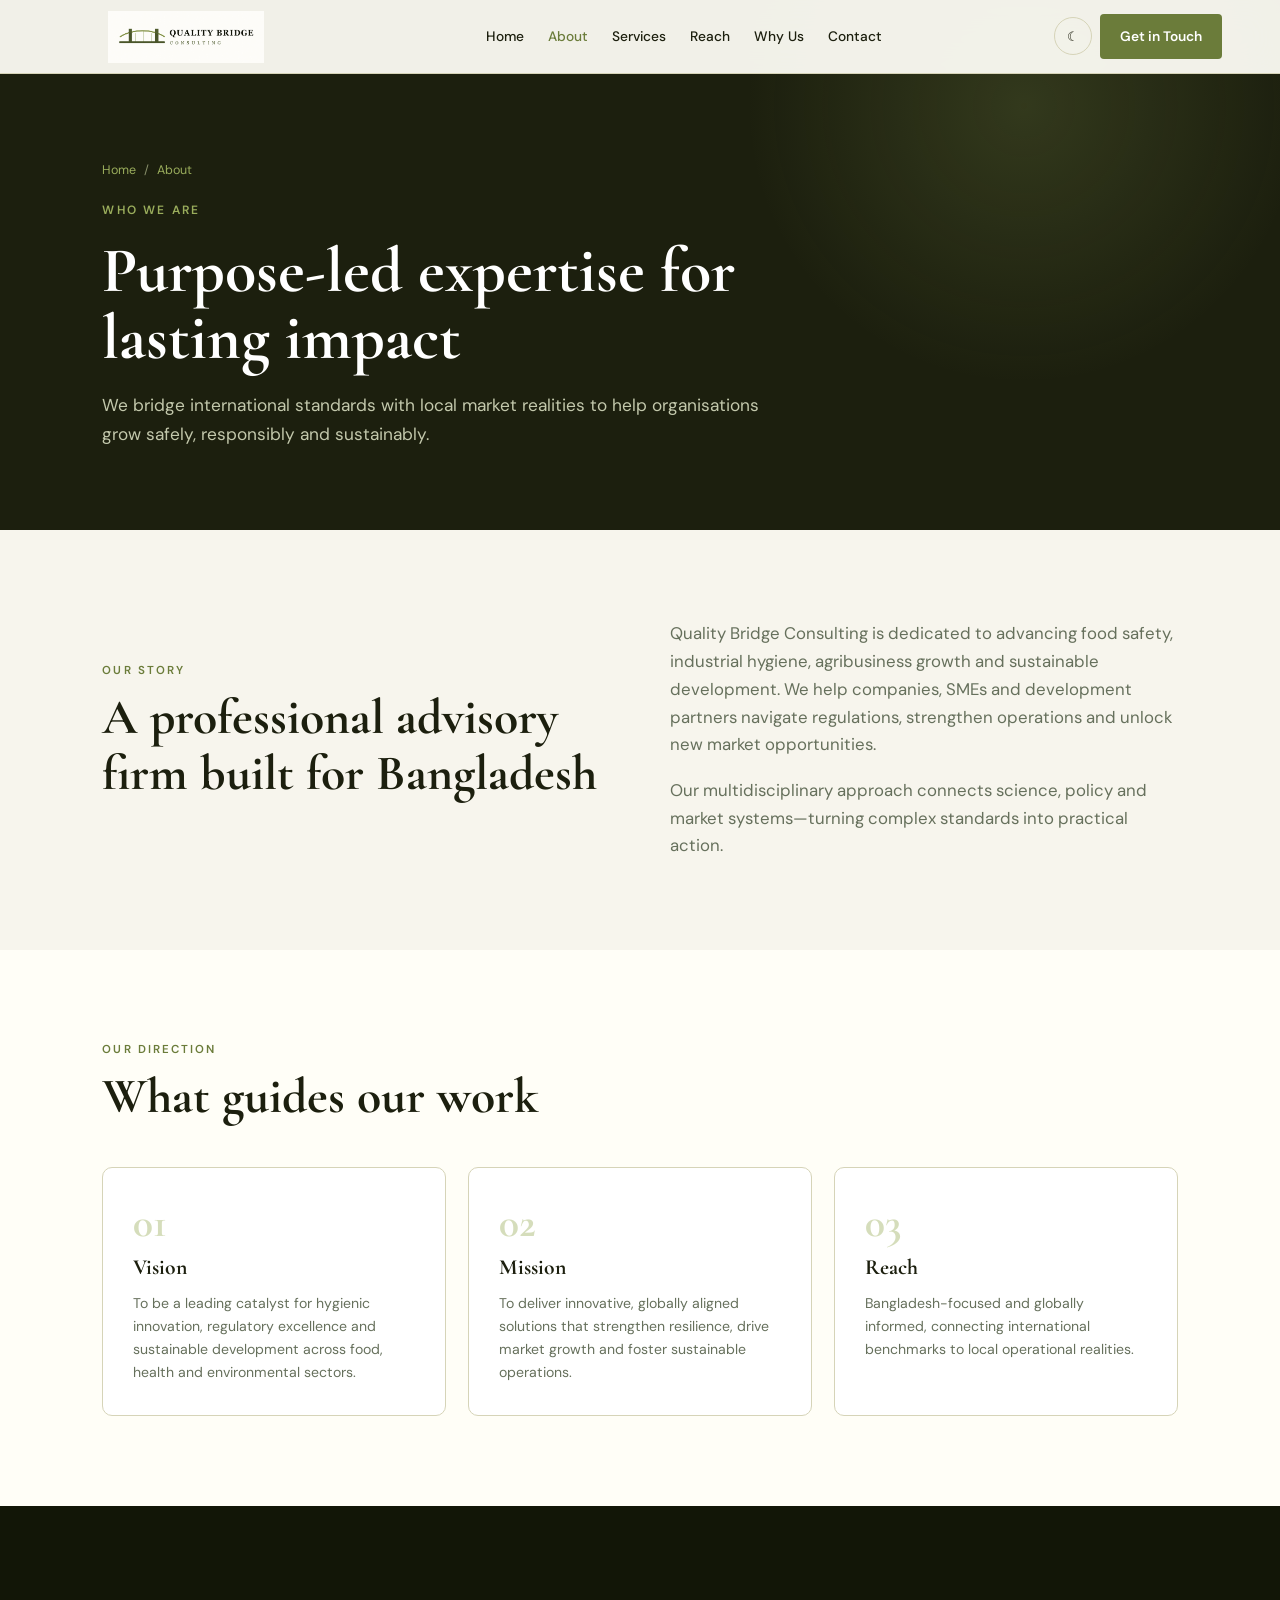
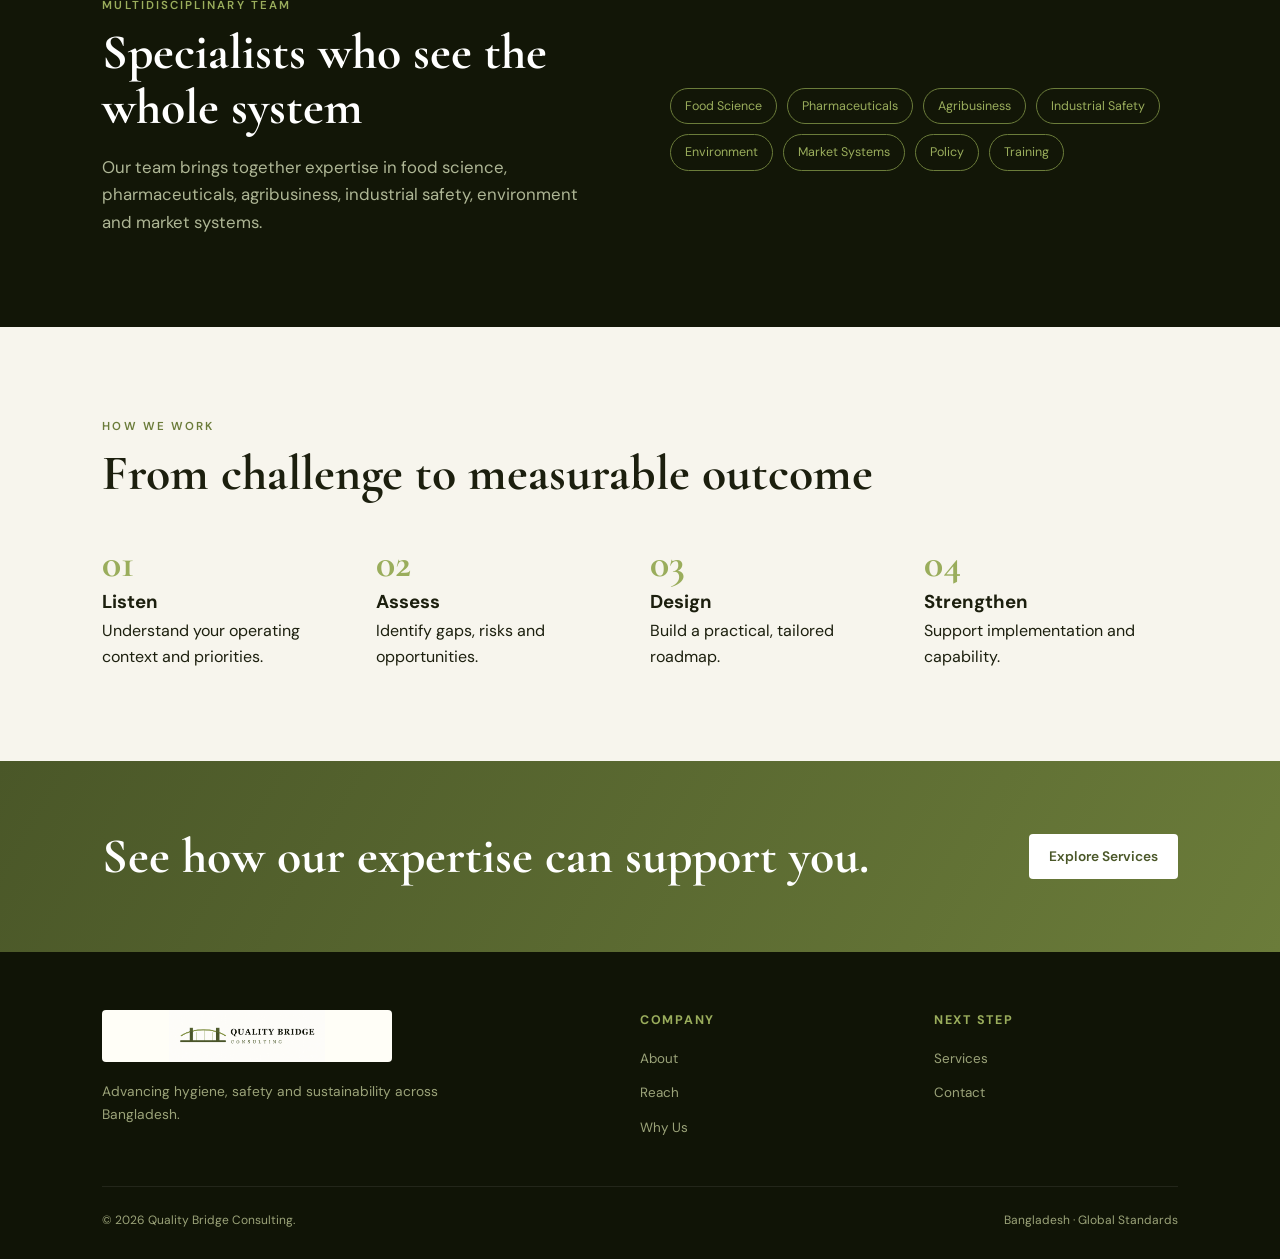
==== about.html @ 48748f44 "Add multi-page SEO website and branding" ====
<!doctype html><html lang="en"><head><meta charset="utf-8"><meta name="viewport" content="width=device-width,initial-scale=1"><title>About - Quality Bridge Consulting</title><meta name="description" content="Learn about Quality Bridge Consulting, our mission, vision and multidisciplinary team supporting safer, stronger and more sustainable organisations in Bangladesh."><meta name="robots" content="index,follow,max-image-preview:large"><meta name="theme-color" content="#1c1f0e"><meta property="og:type" content="website"><meta property="og:site_name" content="Quality Bridge Consulting"><meta property="og:title" content="About - Quality Bridge Consulting"><meta property="og:description" content="Global best practices and deep local expertise for Bangladesh."><meta name="twitter:card" content="summary_large_image"><meta name="twitter:title" content="About - Quality Bridge Consulting"><meta name="twitter:description" content="Global best practices and deep local expertise for Bangladesh."><link rel="canonical" href="https://qualitybridgeconsultancy.com/about.html"><meta property="og:url" content="https://qualitybridgeconsultancy.com/about.html"><meta property="og:image" content="https://qualitybridgeconsultancy.com/assets/social-preview.png"><meta property="og:image:secure_url" content="https://qualitybridgeconsultancy.com/assets/social-preview.png"><meta property="og:image:type" content="image/png"><meta property="og:image:width" content="1736"><meta property="og:image:height" content="905"><meta property="og:image:alt" content="Quality Bridge Consulting — Building Resilient, Safe & Sustainable Businesses"><meta name="twitter:image" content="https://qualitybridgeconsultancy.com/assets/social-preview.png"><meta name="twitter:image:alt" content="Quality Bridge Consulting — Building Resilient, Safe & Sustainable Businesses"><link rel="icon" type="image/png" href="assets/qbc-logo.png"><link rel="preconnect" href="https://fonts.googleapis.com"><link rel="preconnect" href="https://fonts.gstatic.com" crossorigin><link href="https://fonts.googleapis.com/css2?family=Cormorant+Garamond:wght@600;700&family=DM+Sans:wght@400;500;600&display=swap" rel="stylesheet"><link rel="stylesheet" href="styles.css"><script type="application/ld+json">{"@context":"https://schema.org","@type":"AboutPage","name":"About Quality Bridge Consulting","about":{"@type":"Organization","name":"Quality Bridge Consulting","areaServed":"Bangladesh"}}</script></head><body>
<a class="skip-link" href="#main">Skip to content</a><header class="site-header"><nav class="nav" aria-label="Primary navigation"><a class="brand" href="index.html"><span class="brand-mark"></span><span class="brand-name">QUALITY BRIDGE<small>CONSULTING</small></span></a><ul class="nav-links"><li><a href="index.html">Home</a></li><li><a aria-current="page" href="about.html">About</a></li><li><a href="services.html">Services</a></li><li><a href="reach.html">Reach</a></li><li><a href="why-us.html">Why Us</a></li><li><a href="contact.html">Contact</a></li></ul><div class="nav-actions"><button class="theme-toggle" data-theme-toggle aria-label="Use dark theme">☾</button><button class="menu-toggle" data-menu-toggle aria-label="Open navigation" aria-expanded="false">☰</button><a class="nav-cta" href="contact.html">Get in Touch</a></div></nav></header>
<main id="main"><section class="page-hero"><div class="wrap"><div class="breadcrumbs"><a href="index.html">Home</a><span>/</span>About</div><div class="eyebrow">Who We Are</div><h1>Purpose-led expertise for lasting impact</h1><p>We bridge international standards with local market realities to help organisations grow safely, responsibly and sustainably.</p></div></section>
<section class="section alt"><div class="wrap grid-2"><div><span class="section-tag">Our Story</span><h2>A professional advisory firm built for Bangladesh</h2></div><div><p class="lead">Quality Bridge Consulting is dedicated to advancing food safety, industrial hygiene, agribusiness growth and sustainable development. We help companies, SMEs and development partners navigate regulations, strengthen operations and unlock new market opportunities.</p><p class="lead" style="margin-top:18px">Our multidisciplinary approach connects science, policy and market systems—turning complex standards into practical action.</p></div></div></section>
<section class="section"><div class="wrap"><span class="section-tag">Our Direction</span><h2>What guides our work</h2><div class="cards"><article class="card"><div class="number">01</div><h3>Vision</h3><p>To be a leading catalyst for hygienic innovation, regulatory excellence and sustainable development across food, health and environmental sectors.</p></article><article class="card"><div class="number">02</div><h3>Mission</h3><p>To deliver innovative, globally aligned solutions that strengthen resilience, drive market growth and foster sustainable operations.</p></article><article class="card"><div class="number">03</div><h3>Reach</h3><p>Bangladesh-focused and globally informed, connecting international benchmarks to local operational realities.</p></article></div></div></section>
<section class="section dark"><div class="wrap grid-2"><div><span class="section-tag">Multidisciplinary Team</span><h2>Specialists who see the whole system</h2><p class="lead">Our team brings together expertise in food science, pharmaceuticals, agribusiness, industrial safety, environment and market systems.</p></div><div class="badge-list"><span class="badge">Food Science</span><span class="badge">Pharmaceuticals</span><span class="badge">Agribusiness</span><span class="badge">Industrial Safety</span><span class="badge">Environment</span><span class="badge">Market Systems</span><span class="badge">Policy</span><span class="badge">Training</span></div></div></section>
<section class="section alt"><div class="wrap"><span class="section-tag">How We Work</span><h2>From challenge to measurable outcome</h2><div class="process"><article><h3>Listen</h3><p>Understand your operating context and priorities.</p></article><article><h3>Assess</h3><p>Identify gaps, risks and opportunities.</p></article><article><h3>Design</h3><p>Build a practical, tailored roadmap.</p></article><article><h3>Strengthen</h3><p>Support implementation and capability.</p></article></div></div></section><section class="cta-band"><div class="cta-inner"><h2>See how our expertise can support you.</h2><a class="button" href="services.html">Explore Services</a></div></section></main>
<footer class="site-footer"><div class="footer-grid"><div><a class="brand" href="index.html"><span class="brand-mark"></span><span class="brand-name" style="color:#fff">QUALITY BRIDGE<small>CONSULTING</small></span></a><p class="footer-about">Advancing hygiene, safety and sustainability across Bangladesh.</p></div><div><h3>Company</h3><ul><li><a href="about.html">About</a></li><li><a href="reach.html">Reach</a></li><li><a href="why-us.html">Why Us</a></li></ul></div><div><h3>Next Step</h3><ul><li><a href="services.html">Services</a></li><li><a href="contact.html">Contact</a></li></ul></div></div><div class="footer-bottom"><span>© 2026 Quality Bridge Consulting.</span><span>Bangladesh · Global Standards</span></div></footer><script src="script.js" defer></script></body></html>
---- styles.css ----
:root{--olive:#6b7c3a;--olive-light:#9aad5c;--olive-dark:#4a5728;--ink:#1c1f0e;--paper:#fffef7;--cream:#f7f5ed;--line:#d6d4b8;--muted:#66705c;--white:#fff;--nav:rgba(255,254,247,.94);--card:#fff}
*{box-sizing:border-box;margin:0;padding:0}html{scroll-behavior:smooth}body{font-family:"DM Sans",sans-serif;color:var(--ink);background:var(--paper);line-height:1.65}body.dark{--ink:#f0eedc;--paper:#0a0c05;--cream:#151a08;--line:#35421e;--muted:#b0b888;--nav:rgba(10,12,5,.95);--card:#1e2410}a{color:inherit}img{max-width:100%}.skip-link{position:absolute;left:-9999px}.skip-link:focus{left:1rem;top:1rem;background:var(--white);padding:.75rem;z-index:1000}
.site-header{height:74px;position:fixed;inset:0 0 auto;z-index:100;background:var(--nav);backdrop-filter:blur(16px);border-bottom:1px solid var(--line)}.nav{max-width:1220px;height:100%;margin:auto;padding:0 28px;display:flex;align-items:center;justify-content:space-between;gap:24px}.brand{text-decoration:none;display:flex;align-items:center;gap:12px}.brand-mark{width:56px;height:34px;position:relative;border-bottom:3px solid var(--olive)}.brand-mark:before{content:"";position:absolute;inset:6px 4px 0;border:2px solid var(--olive-light);border-bottom:0;border-radius:50% 50% 0 0}.brand-name{font-family:"Cormorant Garamond",serif;font-weight:700;letter-spacing:.06em;font-size:1.08rem;line-height:1}.brand-name small{display:block;color:var(--olive);font:500 .55rem "DM Sans",sans-serif;letter-spacing:.28em;margin-top:5px}.nav-links{display:flex;list-style:none;gap:24px;align-items:center}.nav-links a{text-decoration:none;font-size:.86rem;font-weight:500}.nav-links a:hover,.nav-links a[aria-current="page"]{color:var(--olive)}.nav-actions{display:flex;gap:8px;align-items:center}.theme-toggle,.menu-toggle{border:1px solid var(--line);background:transparent;color:var(--ink);border-radius:50%;width:38px;height:38px;cursor:pointer}.menu-toggle{display:none}.nav-cta,.button{background:var(--olive);color:#fff;text-decoration:none;padding:11px 20px;border-radius:4px;font-weight:600;font-size:.86rem;display:inline-block}.nav-cta:hover,.button:hover{background:var(--olive-dark)}
.hero{min-height:690px;padding:150px max(8%,28px) 90px;display:flex;align-items:center;position:relative;overflow:hidden;color:#fff;background:radial-gradient(circle at 78% 28%,rgba(154,173,92,.22),transparent 24%),linear-gradient(145deg,#101406,#1c1f0e 58%,#230d21)}.hero:after{content:"";position:absolute;right:-5%;bottom:-80px;width:56%;height:360px;border:2px solid rgba(154,173,92,.4);border-bottom:0;border-radius:50% 50% 0 0;box-shadow:0 -24px 90px rgba(154,173,92,.08)}.hero-inner{max-width:1220px;width:100%;margin:auto;position:relative;z-index:1}.eyebrow{color:var(--olive-light);text-transform:uppercase;letter-spacing:.18em;font-size:.75rem;font-weight:600;margin-bottom:18px}.hero h1,.page-hero h1{font-family:"Cormorant Garamond",serif;font-size:clamp(3rem,6vw,5.2rem);line-height:1.04;max-width:760px}.hero h1 em{color:var(--olive-light)}.hero p{max-width:620px;color:rgba(255,255,255,.76);font-size:1.08rem;margin:24px 0 34px}.button.secondary{background:transparent;border:1px solid rgba(255,255,255,.55);margin-left:10px}.button.secondary:hover{background:rgba(255,255,255,.1)}
.page-hero{padding:160px max(8%,28px) 82px;color:#fff;background:radial-gradient(circle at 80% 20%,rgba(154,173,92,.18),transparent 25%),var(--ink)}.page-hero .wrap{max-width:1220px;margin:auto}.page-hero h1{font-size:clamp(2.8rem,5vw,4.5rem)}.page-hero p{max-width:680px;color:#c3c8ac;font-size:1.08rem;margin-top:20px}.breadcrumbs{font-size:.78rem;color:var(--olive-light);margin-bottom:20px}.breadcrumbs a{text-decoration:none}.breadcrumbs span{margin:0 8px;color:#88906b}
.stats{background:#121607;color:#fff;padding:42px max(8%,28px)}.stats-grid{max-width:1220px;margin:auto;display:grid;grid-template-columns:repeat(4,1fr);gap:20px}.stat{text-align:center}.stat strong{display:block;font:700 2.6rem "Cormorant Garamond",serif;color:var(--olive-light)}.stat span{font-size:.78rem;color:#c3c8ac;letter-spacing:.07em}
.section{padding:90px max(8%,28px)}.section.alt{background:var(--cream)}.section.dark{background:#121607;color:#fff}.wrap{max-width:1220px;margin:auto}.section-tag{display:block;color:var(--olive);text-transform:uppercase;letter-spacing:.18em;font-size:.72rem;font-weight:600;margin-bottom:10px}.section.dark .section-tag{color:var(--olive-light)}h2{font:700 clamp(2rem,4vw,3.1rem)/1.12 "Cormorant Garamond",serif;margin-bottom:18px}.lead{max-width:720px;color:var(--muted);font-size:1.05rem}.section.dark .lead{color:#aeb695}.grid-2{display:grid;grid-template-columns:1fr 1fr;gap:60px;align-items:center}.cards{display:grid;grid-template-columns:repeat(3,1fr);gap:22px;margin-top:42px}.card{background:var(--card);border:1px solid var(--line);border-radius:10px;padding:30px;transition:.25s}.card:hover{transform:translateY(-4px);box-shadow:0 16px 42px rgba(72,87,40,.13)}.section.dark .card{background:rgba(255,255,255,.04);border-color:rgba(154,173,92,.22)}.card .number{font:700 2.6rem "Cormorant Garamond",serif;color:rgba(154,173,92,.42)}.card h3{font:700 1.35rem "Cormorant Garamond",serif;margin:6px 0 12px}.card p,.card li{font-size:.88rem;color:var(--muted)}.section.dark .card p,.section.dark .card li{color:#aeb695}.card ul{list-style:none}.card li{padding:5px 0 5px 15px;position:relative}.card li:before{content:"–";position:absolute;left:0;color:var(--olive-light)}.feature-list{display:grid;gap:16px}.feature{padding:22px;border-left:3px solid var(--olive);background:var(--card);box-shadow:0 4px 18px rgba(72,87,40,.07)}.feature h3{font:700 1.25rem "Cormorant Garamond",serif}.feature p{color:var(--muted);font-size:.9rem}.badge-list{display:flex;flex-wrap:wrap;gap:10px;margin-top:26px}.badge{padding:7px 14px;border:1px solid var(--olive);color:var(--olive-light);border-radius:30px;font-size:.78rem}.cta-band{padding:68px max(8%,28px);background:linear-gradient(120deg,var(--olive-dark),var(--olive));color:#fff}.cta-inner{max-width:1220px;margin:auto;display:flex;align-items:center;justify-content:space-between;gap:30px}.cta-inner h2{margin:0}.cta-inner .button{background:#fff;color:var(--olive-dark)}
.division-grid{display:grid;grid-template-columns:repeat(4,1fr);gap:16px;margin-top:38px}.division{padding:24px;text-align:center;border:1px solid rgba(154,173,92,.3);border-radius:8px;background:rgba(255,255,255,.04)}.division strong{display:block;font:700 1.25rem "Cormorant Garamond",serif}.process{counter-reset:steps;display:grid;grid-template-columns:repeat(4,1fr);gap:20px;margin-top:38px}.process article{counter-increment:steps}.process article:before{content:"0" counter(steps);display:block;color:var(--olive-light);font:700 2.5rem "Cormorant Garamond",serif}
.contact-grid{display:grid;grid-template-columns:.8fr 1.2fr;gap:60px}.contact-card{background:var(--card);border:1px solid var(--line);border-radius:10px;padding:36px}.form-row{display:grid;grid-template-columns:1fr 1fr;gap:16px}.field{margin-bottom:18px}.field label{display:block;font-size:.8rem;font-weight:600;margin-bottom:7px}.field input,.field select,.field textarea{width:100%;padding:12px 14px;border:1px solid var(--line);border-radius:5px;background:var(--paper);color:var(--ink);font:inherit}.field textarea{min-height:130px;resize:vertical}.form-note{font-size:.75rem;color:var(--muted);margin-top:12px}.submit{border:0;cursor:pointer;width:100%;font:600 .9rem "DM Sans",sans-serif}
.site-footer{background:#101406;color:#9ba379;padding:58px max(8%,28px) 28px}.footer-grid{max-width:1220px;margin:auto;display:grid;grid-template-columns:2fr 1fr 1fr;gap:50px}.site-footer h3{color:var(--olive-light);font-size:.78rem;text-transform:uppercase;letter-spacing:.14em;margin-bottom:14px}.site-footer ul{list-style:none}.site-footer li{margin:8px 0}.site-footer a{text-decoration:none;font-size:.84rem}.site-footer a:hover{color:var(--olive-light)}.footer-about{max-width:360px;font-size:.86rem;margin-top:18px}.footer-bottom{max-width:1220px;margin:38px auto 0;padding-top:24px;border-top:1px solid rgba(255,255,255,.08);display:flex;justify-content:space-between;font-size:.75rem}
@media(max-width:900px){.nav-links{position:absolute;top:74px;left:0;right:0;background:var(--paper);padding:22px 28px;display:none;flex-direction:column;align-items:flex-start;border-bottom:1px solid var(--line)}.nav-links.open{display:flex}.menu-toggle{display:block}.nav-cta{display:none}.cards{grid-template-columns:repeat(2,1fr)}.grid-2,.contact-grid{grid-template-columns:1fr}.stats-grid,.division-grid,.process{grid-template-columns:repeat(2,1fr)}.footer-grid{grid-template-columns:1fr 1fr}.footer-grid>div:first-child{grid-column:1/-1}}
@media(max-width:600px){.brand-name{font-size:.86rem}.brand-mark{width:44px}.cards,.stats-grid,.division-grid,.process,.form-row,.footer-grid{grid-template-columns:1fr}.footer-grid>div:first-child{grid-column:auto}.hero{min-height:650px}.hero h1{font-size:3.2rem}.button.secondary{margin:10px 0 0}.cta-inner,.footer-bottom{align-items:flex-start;flex-direction:column}.section{padding-top:68px;padding-bottom:68px}}
@media(prefers-reduced-motion:reduce){*{scroll-behavior:auto!important;transition:none!important}}

/* Generated brand assets and Bangladesh reach animation */
.brand{min-width:255px;height:52px;background:url("assets/qbc-logo.png") center/contain no-repeat}.brand-mark,.brand-name{position:absolute!important;width:1px!important;height:1px!important;padding:0!important;margin:-1px!important;overflow:hidden!important;clip:rect(0,0,0,0)!important;white-space:nowrap!important;border:0!important}.site-footer .brand{width:290px;max-width:100%;background-color:#fffef7;border-radius:4px;background-size:contain}.reach-visual{display:grid;grid-template-columns:1fr 1.1fr;gap:54px;align-items:center}.map-stage{position:relative;min-height:570px;border:1px solid rgba(244,42,65,.28);border-radius:24px;overflow:hidden;background:radial-gradient(circle at 52% 48%,rgba(244,42,65,.16),transparent 20%),radial-gradient(circle at 50% 50%,rgba(0,106,78,.34),transparent 68%),#071d16;box-shadow:inset 0 0 80px rgba(0,0,0,.4),0 24px 70px rgba(0,0,0,.22)}.map-stage:before{content:"";position:absolute;inset:0;background:linear-gradient(rgba(255,255,255,.025) 1px,transparent 1px),linear-gradient(90deg,rgba(255,255,255,.025) 1px,transparent 1px);background-size:32px 32px;mask-image:radial-gradient(circle,#000 25%,transparent 75%)}#bdMapCanvas{position:absolute;inset:0;width:100%;height:100%}.map-key{display:flex;gap:18px;flex-wrap:wrap;margin-top:24px;font-size:.78rem;color:#b9c7bc}.map-key span{display:flex;align-items:center;gap:7px}.map-key i{display:block;width:9px;height:9px;border-radius:50%;background:#f42a41;box-shadow:0 0 12px #f42a41}.map-key span+span i{background:#00a87a;box-shadow:0 0 12px #00a87a}
@media(max-width:900px){.reach-visual{grid-template-columns:1fr}.map-stage{min-height:500px}}
@media(max-width:600px){.brand{min-width:190px;width:190px}.map-stage{min-height:420px}}
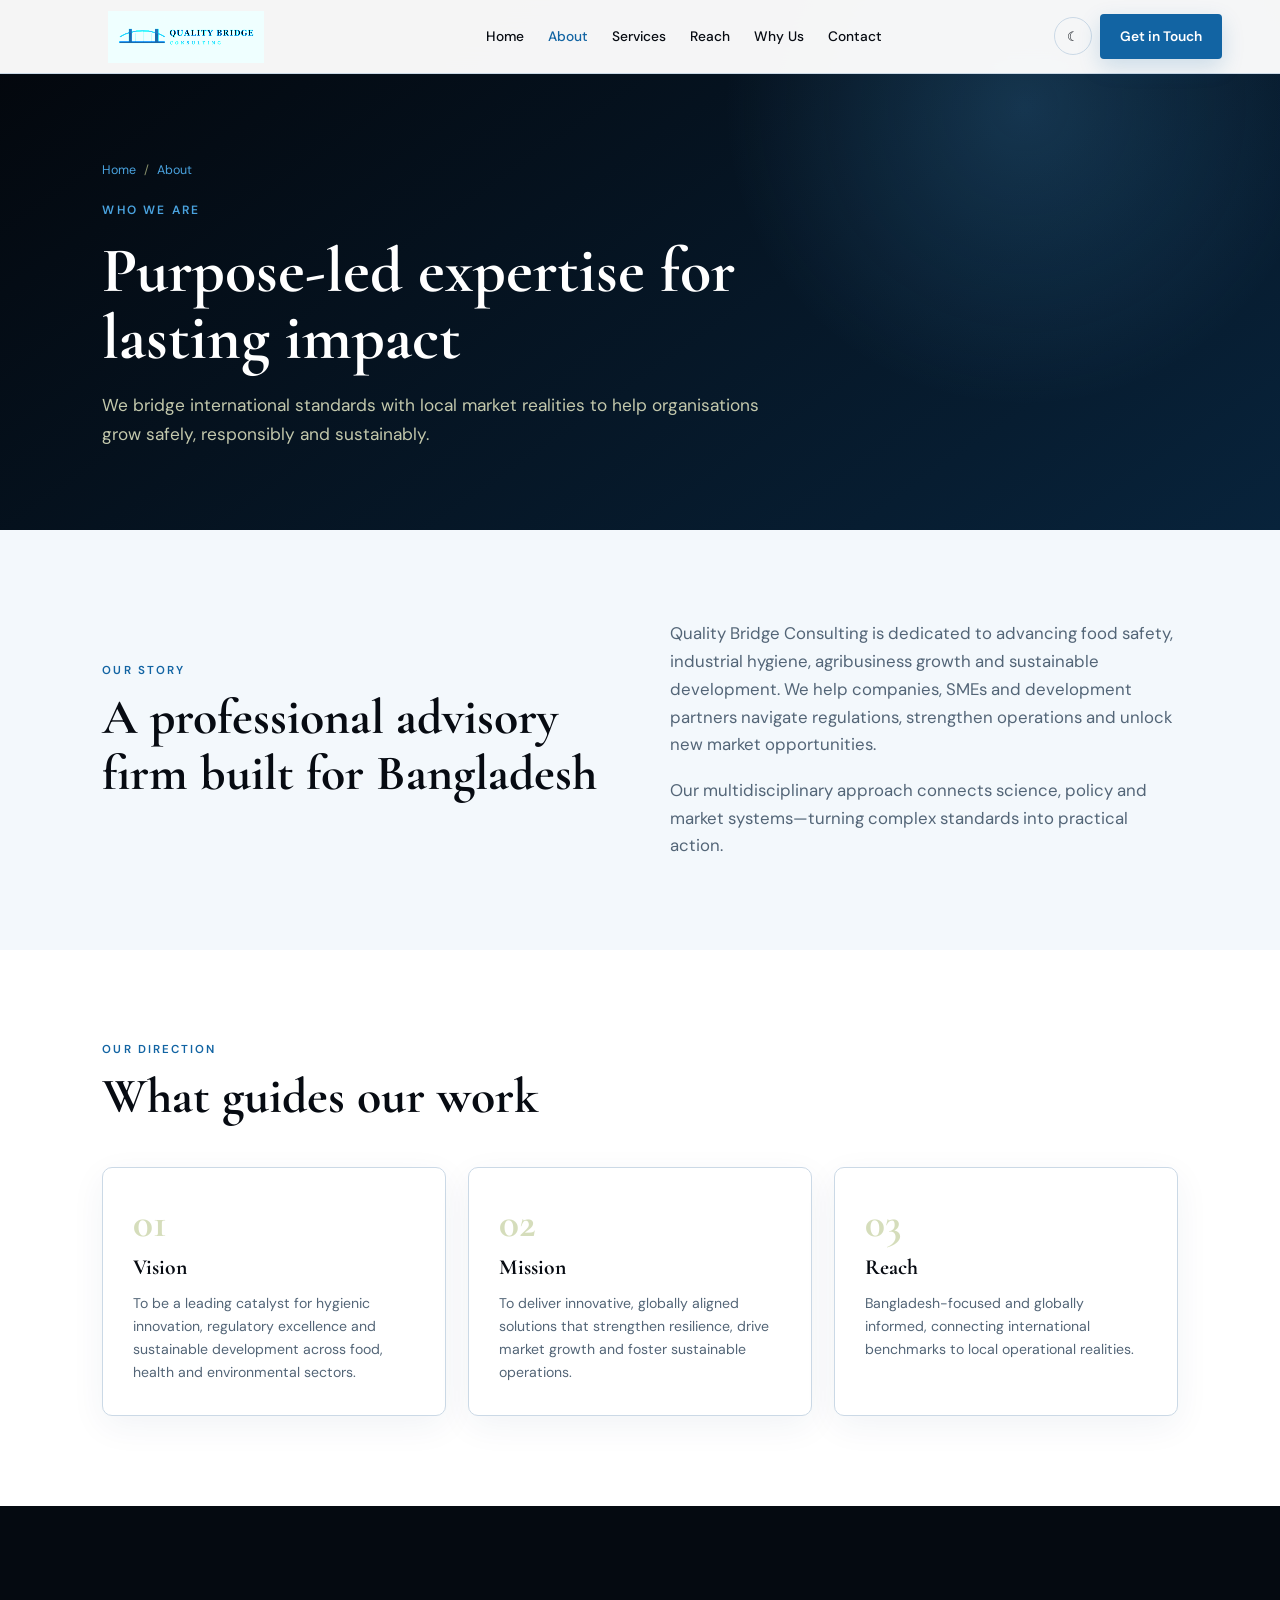
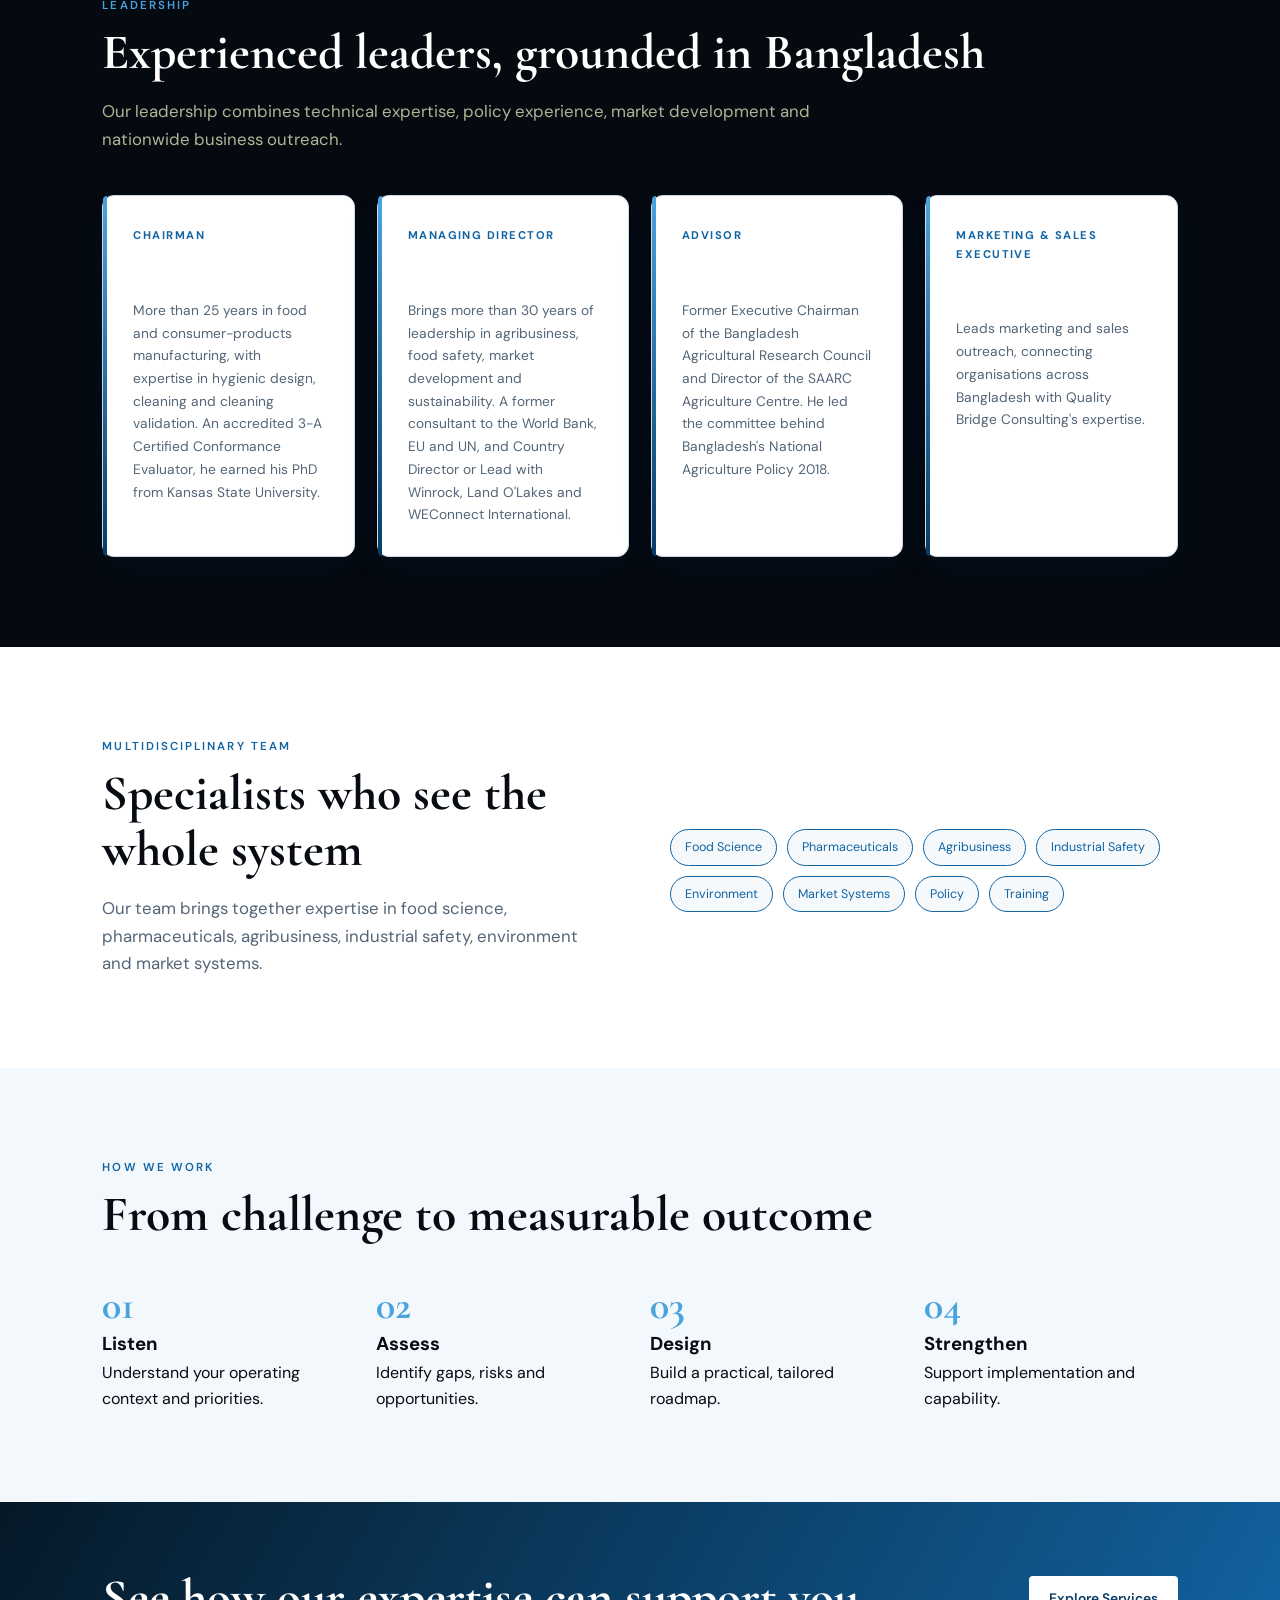
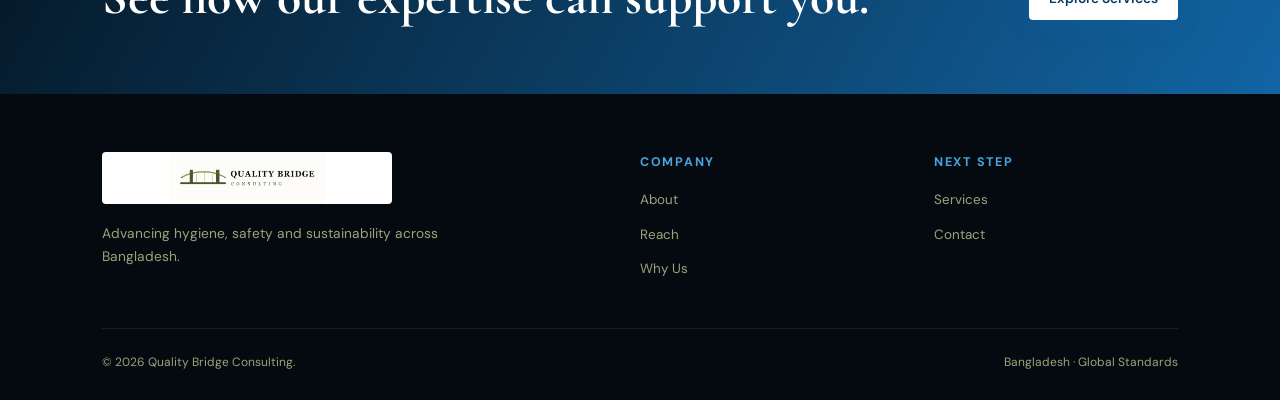
==== commit 2fd7632c: "Refresh site from 2026 company brochure" ====
--- a/about.html
+++ b/about.html
@@ -1,8 +1,9 @@
-<!doctype html><html lang="en"><head><meta charset="utf-8"><meta name="viewport" content="width=device-width,initial-scale=1"><title>About - Quality Bridge Consulting</title><meta name="description" content="Learn about Quality Bridge Consulting, our mission, vision and multidisciplinary team supporting safer, stronger and more sustainable organisations in Bangladesh."><meta name="robots" content="index,follow,max-image-preview:large"><meta name="theme-color" content="#1c1f0e"><meta property="og:type" content="website"><meta property="og:site_name" content="Quality Bridge Consulting"><meta property="og:title" content="About - Quality Bridge Consulting"><meta property="og:description" content="Global best practices and deep local expertise for Bangladesh."><meta name="twitter:card" content="summary_large_image"><meta name="twitter:title" content="About - Quality Bridge Consulting"><meta name="twitter:description" content="Global best practices and deep local expertise for Bangladesh."><link rel="canonical" href="https://qualitybridgeconsultancy.com/about.html"><meta property="og:url" content="https://qualitybridgeconsultancy.com/about.html"><meta property="og:image" content="https://qualitybridgeconsultancy.com/assets/social-preview.png"><meta property="og:image:secure_url" content="https://qualitybridgeconsultancy.com/assets/social-preview.png"><meta property="og:image:type" content="image/png"><meta property="og:image:width" content="1736"><meta property="og:image:height" content="905"><meta property="og:image:alt" content="Quality Bridge Consulting — Building Resilient, Safe & Sustainable Businesses"><meta name="twitter:image" content="https://qualitybridgeconsultancy.com/assets/social-preview.png"><meta name="twitter:image:alt" content="Quality Bridge Consulting — Building Resilient, Safe & Sustainable Businesses"><link rel="icon" type="image/png" href="assets/qbc-logo.png"><link rel="preconnect" href="https://fonts.googleapis.com"><link rel="preconnect" href="https://fonts.gstatic.com" crossorigin><link href="https://fonts.googleapis.com/css2?family=Cormorant+Garamond:wght@600;700&family=DM+Sans:wght@400;500;600&display=swap" rel="stylesheet"><link rel="stylesheet" href="styles.css"><script type="application/ld+json">{"@context":"https://schema.org","@type":"AboutPage","name":"About Quality Bridge Consulting","about":{"@type":"Organization","name":"Quality Bridge Consulting","areaServed":"Bangladesh"}}</script></head><body>
+<!doctype html><html lang="en"><head><meta charset="utf-8"><meta name="viewport" content="width=device-width,initial-scale=1"><title>About - Quality Bridge Consulting</title><meta name="description" content="Learn about Quality Bridge Consulting, our mission, vision and multidisciplinary team supporting safer, stronger and more sustainable organisations in Bangladesh."><meta name="robots" content="index,follow,max-image-preview:large"><meta name="theme-color" content="#061522"><meta property="og:type" content="website"><meta property="og:site_name" content="Quality Bridge Consulting"><meta property="og:title" content="About - Quality Bridge Consulting"><meta property="og:description" content="Global best practices and deep local expertise for Bangladesh."><meta name="twitter:card" content="summary_large_image"><meta name="twitter:title" content="About - Quality Bridge Consulting"><meta name="twitter:description" content="Global best practices and deep local expertise for Bangladesh."><link rel="canonical" href="https://qualitybridgeconsultancy.com/about.html"><meta property="og:url" content="https://qualitybridgeconsultancy.com/about.html"><meta property="og:image" content="https://qualitybridgeconsultancy.com/assets/social-preview.png"><meta property="og:image:secure_url" content="https://qualitybridgeconsultancy.com/assets/social-preview.png"><meta property="og:image:type" content="image/png"><meta property="og:image:width" content="1736"><meta property="og:image:height" content="905"><meta property="og:image:alt" content="Quality Bridge Consulting — Building Resilient, Safe & Sustainable Businesses"><meta name="twitter:image" content="https://qualitybridgeconsultancy.com/assets/social-preview.png"><meta name="twitter:image:alt" content="Quality Bridge Consulting — Building Resilient, Safe & Sustainable Businesses"><link rel="icon" type="image/png" href="assets/qbc-logo.png"><link rel="preconnect" href="https://fonts.googleapis.com"><link rel="preconnect" href="https://fonts.gstatic.com" crossorigin><link href="https://fonts.googleapis.com/css2?family=Cormorant+Garamond:wght@600;700&family=DM+Sans:wght@400;500;600&display=swap" rel="stylesheet"><link rel="stylesheet" href="styles.css"><script type="application/ld+json">{"@context":"https://schema.org","@type":"AboutPage","name":"About Quality Bridge Consulting","about":{"@type":"Organization","name":"Quality Bridge Consulting","areaServed":"Bangladesh"}}</script></head><body>
 <a class="skip-link" href="#main">Skip to content</a><header class="site-header"><nav class="nav" aria-label="Primary navigation"><a class="brand" href="index.html"><span class="brand-mark"></span><span class="brand-name">QUALITY BRIDGE<small>CONSULTING</small></span></a><ul class="nav-links"><li><a href="index.html">Home</a></li><li><a aria-current="page" href="about.html">About</a></li><li><a href="services.html">Services</a></li><li><a href="reach.html">Reach</a></li><li><a href="why-us.html">Why Us</a></li><li><a href="contact.html">Contact</a></li></ul><div class="nav-actions"><button class="theme-toggle" data-theme-toggle aria-label="Use dark theme">☾</button><button class="menu-toggle" data-menu-toggle aria-label="Open navigation" aria-expanded="false">☰</button><a class="nav-cta" href="contact.html">Get in Touch</a></div></nav></header>
 <main id="main"><section class="page-hero"><div class="wrap"><div class="breadcrumbs"><a href="index.html">Home</a><span>/</span>About</div><div class="eyebrow">Who We Are</div><h1>Purpose-led expertise for lasting impact</h1><p>We bridge international standards with local market realities to help organisations grow safely, responsibly and sustainably.</p></div></section>
 <section class="section alt"><div class="wrap grid-2"><div><span class="section-tag">Our Story</span><h2>A professional advisory firm built for Bangladesh</h2></div><div><p class="lead">Quality Bridge Consulting is dedicated to advancing food safety, industrial hygiene, agribusiness growth and sustainable development. We help companies, SMEs and development partners navigate regulations, strengthen operations and unlock new market opportunities.</p><p class="lead" style="margin-top:18px">Our multidisciplinary approach connects science, policy and market systems—turning complex standards into practical action.</p></div></div></section>
 <section class="section"><div class="wrap"><span class="section-tag">Our Direction</span><h2>What guides our work</h2><div class="cards"><article class="card"><div class="number">01</div><h3>Vision</h3><p>To be a leading catalyst for hygienic innovation, regulatory excellence and sustainable development across food, health and environmental sectors.</p></article><article class="card"><div class="number">02</div><h3>Mission</h3><p>To deliver innovative, globally aligned solutions that strengthen resilience, drive market growth and foster sustainable operations.</p></article><article class="card"><div class="number">03</div><h3>Reach</h3><p>Bangladesh-focused and globally informed, connecting international benchmarks to local operational realities.</p></article></div></div></section>
-<section class="section dark"><div class="wrap grid-2"><div><span class="section-tag">Multidisciplinary Team</span><h2>Specialists who see the whole system</h2><p class="lead">Our team brings together expertise in food science, pharmaceuticals, agribusiness, industrial safety, environment and market systems.</p></div><div class="badge-list"><span class="badge">Food Science</span><span class="badge">Pharmaceuticals</span><span class="badge">Agribusiness</span><span class="badge">Industrial Safety</span><span class="badge">Environment</span><span class="badge">Market Systems</span><span class="badge">Policy</span><span class="badge">Training</span></div></div></section>
+<section class="section dark"><div class="wrap"><span class="section-tag">Leadership</span><h2>Experienced leaders, grounded in Bangladesh</h2><p class="lead">Our leadership combines technical expertise, policy experience, market development and nationwide business outreach.</p><div class="leadership-grid"><article class="leader-card"><span class="leader-role">Chairman</span><h3>Sharif Uddin, PhD</h3><p>More than 25 years in food and consumer-products manufacturing, with expertise in hygienic design, cleaning and cleaning validation. An accredited 3-A Certified Conformance Evaluator, he earned his PhD from Kansas State University.</p></article><article class="leader-card"><span class="leader-role">Managing Director</span><h3>Maksudur Rahman</h3><p>Brings more than 30 years of leadership in agribusiness, food safety, market development and sustainability. A former consultant to the World Bank, EU and UN, and Country Director or Lead with Winrock, Land O'Lakes and WEConnect International.</p></article><article class="leader-card"><span class="leader-role">Advisor</span><h3>Wais Kabir, PhD</h3><p>Former Executive Chairman of the Bangladesh Agricultural Research Council and Director of the SAARC Agriculture Centre. He led the committee behind Bangladesh's National Agriculture Policy 2018.</p></article><article class="leader-card"><span class="leader-role">Marketing &amp; Sales Executive</span><h3>Gabriel Das Gupta</h3><p>Leads marketing and sales outreach, connecting organisations across Bangladesh with Quality Bridge Consulting's expertise.</p></article></div></div></section>
+<section class="section"><div class="wrap grid-2"><div><span class="section-tag">Multidisciplinary Team</span><h2>Specialists who see the whole system</h2><p class="lead">Our team brings together expertise in food science, pharmaceuticals, agribusiness, industrial safety, environment and market systems.</p></div><div class="badge-list"><span class="badge">Food Science</span><span class="badge">Pharmaceuticals</span><span class="badge">Agribusiness</span><span class="badge">Industrial Safety</span><span class="badge">Environment</span><span class="badge">Market Systems</span><span class="badge">Policy</span><span class="badge">Training</span></div></div></section>
 <section class="section alt"><div class="wrap"><span class="section-tag">How We Work</span><h2>From challenge to measurable outcome</h2><div class="process"><article><h3>Listen</h3><p>Understand your operating context and priorities.</p></article><article><h3>Assess</h3><p>Identify gaps, risks and opportunities.</p></article><article><h3>Design</h3><p>Build a practical, tailored roadmap.</p></article><article><h3>Strengthen</h3><p>Support implementation and capability.</p></article></div></div></section><section class="cta-band"><div class="cta-inner"><h2>See how our expertise can support you.</h2><a class="button" href="services.html">Explore Services</a></div></section></main>
 <footer class="site-footer"><div class="footer-grid"><div><a class="brand" href="index.html"><span class="brand-mark"></span><span class="brand-name" style="color:#fff">QUALITY BRIDGE<small>CONSULTING</small></span></a><p class="footer-about">Advancing hygiene, safety and sustainability across Bangladesh.</p></div><div><h3>Company</h3><ul><li><a href="about.html">About</a></li><li><a href="reach.html">Reach</a></li><li><a href="why-us.html">Why Us</a></li></ul></div><div><h3>Next Step</h3><ul><li><a href="services.html">Services</a></li><li><a href="contact.html">Contact</a></li></ul></div></div><div class="footer-bottom"><span>© 2026 Quality Bridge Consulting.</span><span>Bangladesh · Global Standards</span></div></footer><script src="script.js" defer></script></body></html>
--- a/styles.css
+++ b/styles.css
@@ -16,3 +16,41 @@
 .brand{min-width:255px;height:52px;background:url("assets/qbc-logo.png") center/contain no-repeat}.brand-mark,.brand-name{position:absolute!important;width:1px!important;height:1px!important;padding:0!important;margin:-1px!important;overflow:hidden!important;clip:rect(0,0,0,0)!important;white-space:nowrap!important;border:0!important}.site-footer .brand{width:290px;max-width:100%;background-color:#fffef7;border-radius:4px;background-size:contain}.reach-visual{display:grid;grid-template-columns:1fr 1.1fr;gap:54px;align-items:center}.map-stage{position:relative;min-height:570px;border:1px solid rgba(244,42,65,.28);border-radius:24px;overflow:hidden;background:radial-gradient(circle at 52% 48%,rgba(244,42,65,.16),transparent 20%),radial-gradient(circle at 50% 50%,rgba(0,106,78,.34),transparent 68%),#071d16;box-shadow:inset 0 0 80px rgba(0,0,0,.4),0 24px 70px rgba(0,0,0,.22)}.map-stage:before{content:"";position:absolute;inset:0;background:linear-gradient(rgba(255,255,255,.025) 1px,transparent 1px),linear-gradient(90deg,rgba(255,255,255,.025) 1px,transparent 1px);background-size:32px 32px;mask-image:radial-gradient(circle,#000 25%,transparent 75%)}#bdMapCanvas{position:absolute;inset:0;width:100%;height:100%}.map-key{display:flex;gap:18px;flex-wrap:wrap;margin-top:24px;font-size:.78rem;color:#b9c7bc}.map-key span{display:flex;align-items:center;gap:7px}.map-key i{display:block;width:9px;height:9px;border-radius:50%;background:#f42a41;box-shadow:0 0 12px #f42a41}.map-key span+span i{background:#00a87a;box-shadow:0 0 12px #00a87a}
 @media(max-width:900px){.reach-visual{grid-template-columns:1fr}.map-stage{min-height:500px}}
 @media(max-width:600px){.brand{min-width:190px;width:190px}.map-stage{min-height:420px}}
+
+.map-stage{width:100%;max-width:560px;aspect-ratio:2/3;min-height:0!important;margin:auto}.map-art{position:absolute;inset:0;width:100%;height:100%;object-fit:cover;z-index:1}#bdMapCanvas{z-index:2;pointer-events:none}.map-stage:after{content:"";position:absolute;inset:0;z-index:3;pointer-events:none;box-shadow:inset 0 0 52px rgba(0,0,0,.4);border-radius:24px}
+@media(max-width:900px){.map-stage{min-height:0!important}}
+@media(max-width:600px){.map-stage{min-height:0!important}}
+
+/* 2026 brochure refresh: black, white and blue */
+:root{--olive:#1264a3;--olive-light:#4aa3df;--olive-dark:#073b66;--ink:#070b12;--paper:#ffffff;--cream:#f3f8fc;--line:#cbd9e6;--muted:#536577;--white:#ffffff;--nav:rgba(255,255,255,.96);--card:#ffffff}
+body.dark{--ink:#f7fbff;--paper:#06090f;--cream:#0d1722;--line:#243b50;--muted:#a9bdd0;--nav:rgba(6,9,15,.96);--card:#101c28}
+.site-header{box-shadow:0 1px 0 rgba(7,59,102,.05)}
+.brand{filter:grayscale(1) sepia(1) hue-rotate(165deg) saturate(4) contrast(1.05)}
+.site-footer .brand{filter:none;background-image:url("assets/qbc-logo.png");background-color:#fff}
+.hero{background:radial-gradient(circle at 78% 28%,rgba(74,163,223,.24),transparent 27%),linear-gradient(145deg,#03060b,#081a2b 58%,#0c416b)}
+.hero:after{border-color:rgba(74,163,223,.48);box-shadow:0 -24px 90px rgba(74,163,223,.14)}
+.stats,.section.dark,.site-footer{background:#050a11}
+.page-hero{background:radial-gradient(circle at 80% 20%,rgba(74,163,223,.22),transparent 27%),linear-gradient(145deg,#03060b,#08233b)}
+.button,.nav-cta{box-shadow:0 8px 22px rgba(18,100,163,.18)}
+.cta-band{background:linear-gradient(120deg,#051827,#1264a3)}
+.card,.contact-card,.feature{box-shadow:0 10px 35px rgba(7,59,102,.06)}
+.section.dark .card{background:rgba(255,255,255,.055);border-color:rgba(74,163,223,.25)}
+.section.dark .card:hover{border-color:rgba(74,163,223,.65)}
+.badge{border-color:#1264a3;color:#1264a3;background:rgba(18,100,163,.04)}
+.section.dark .badge{color:#86c8f5;border-color:#4aa3df;background:rgba(74,163,223,.08)}
+.map-art{filter:grayscale(1) sepia(.35) hue-rotate(160deg) saturate(2.5) contrast(1.05)}
+.map-stage{border-color:rgba(74,163,223,.38);background:#061522}
+.map-key i,.map-key span+span i{background:#4aa3df;box-shadow:0 0 12px #4aa3df}
+.leadership-grid{display:grid;grid-template-columns:repeat(4,1fr);gap:22px;margin-top:42px}
+.leader-card{position:relative;padding:30px;border:1px solid var(--line);border-radius:12px;background:var(--card);box-shadow:0 12px 36px rgba(7,59,102,.07)}
+.leader-card:before{content:"";position:absolute;inset:0 auto 0 0;width:4px;border-radius:12px 0 0 12px;background:linear-gradient(#4aa3df,#073b66)}
+.leader-role{display:block;margin-bottom:14px;color:var(--olive);font-size:.7rem;font-weight:700;letter-spacing:.13em;text-transform:uppercase}
+.leader-card h3{font:700 1.45rem "Cormorant Garamond",serif;margin-bottom:12px}
+.leader-card p{color:var(--muted);font-size:.86rem}
+.contact-methods{display:grid;gap:12px;margin-top:28px}
+.contact-method{display:block;padding:18px 20px;border:1px solid var(--line);border-radius:8px;background:var(--card);text-decoration:none;box-shadow:0 8px 24px rgba(7,59,102,.05)}
+.contact-method strong{display:block;color:var(--olive);font-size:.72rem;letter-spacing:.1em;text-transform:uppercase}
+.contact-method span{display:block;margin-top:4px;font-weight:600}
+.contact-method small{color:var(--muted)}
+@media(max-width:1000px){.leadership-grid{grid-template-columns:repeat(2,1fr)}}
+@media(max-width:600px){.leadership-grid{grid-template-columns:1fr}}
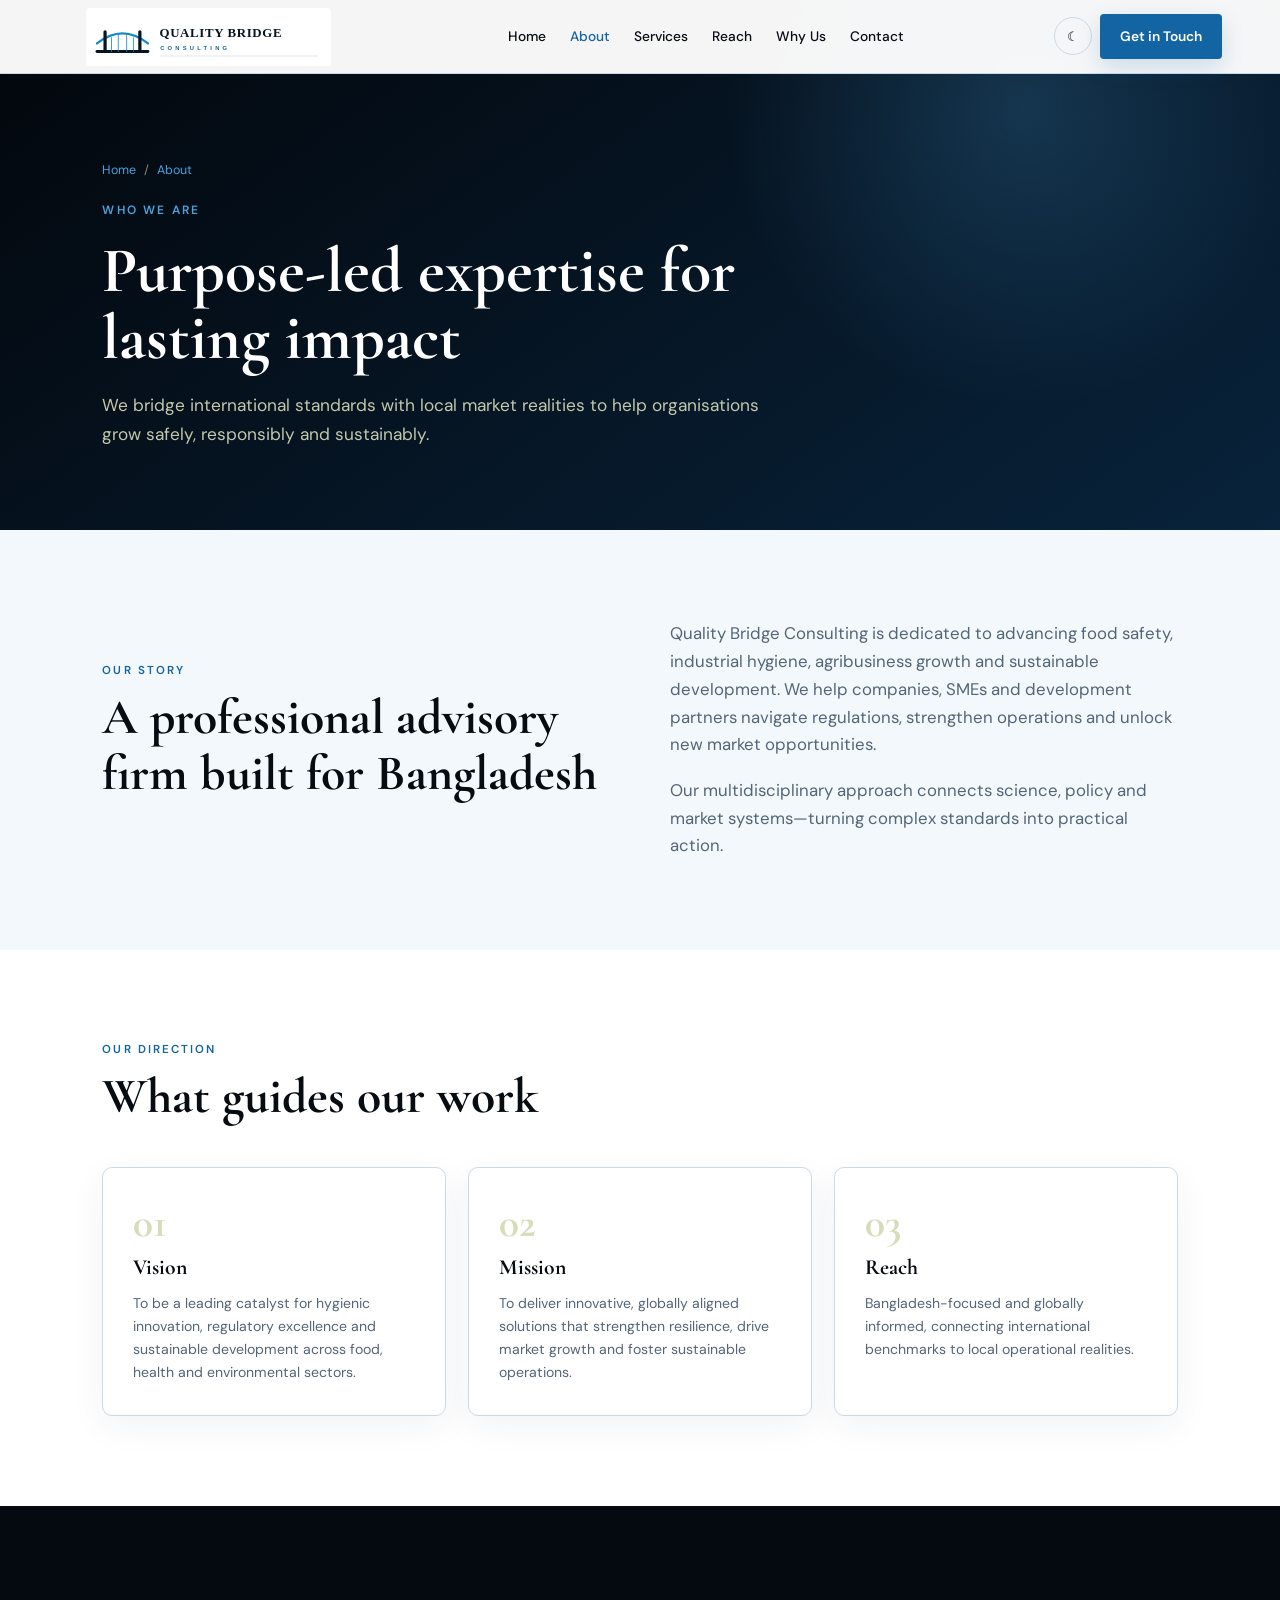
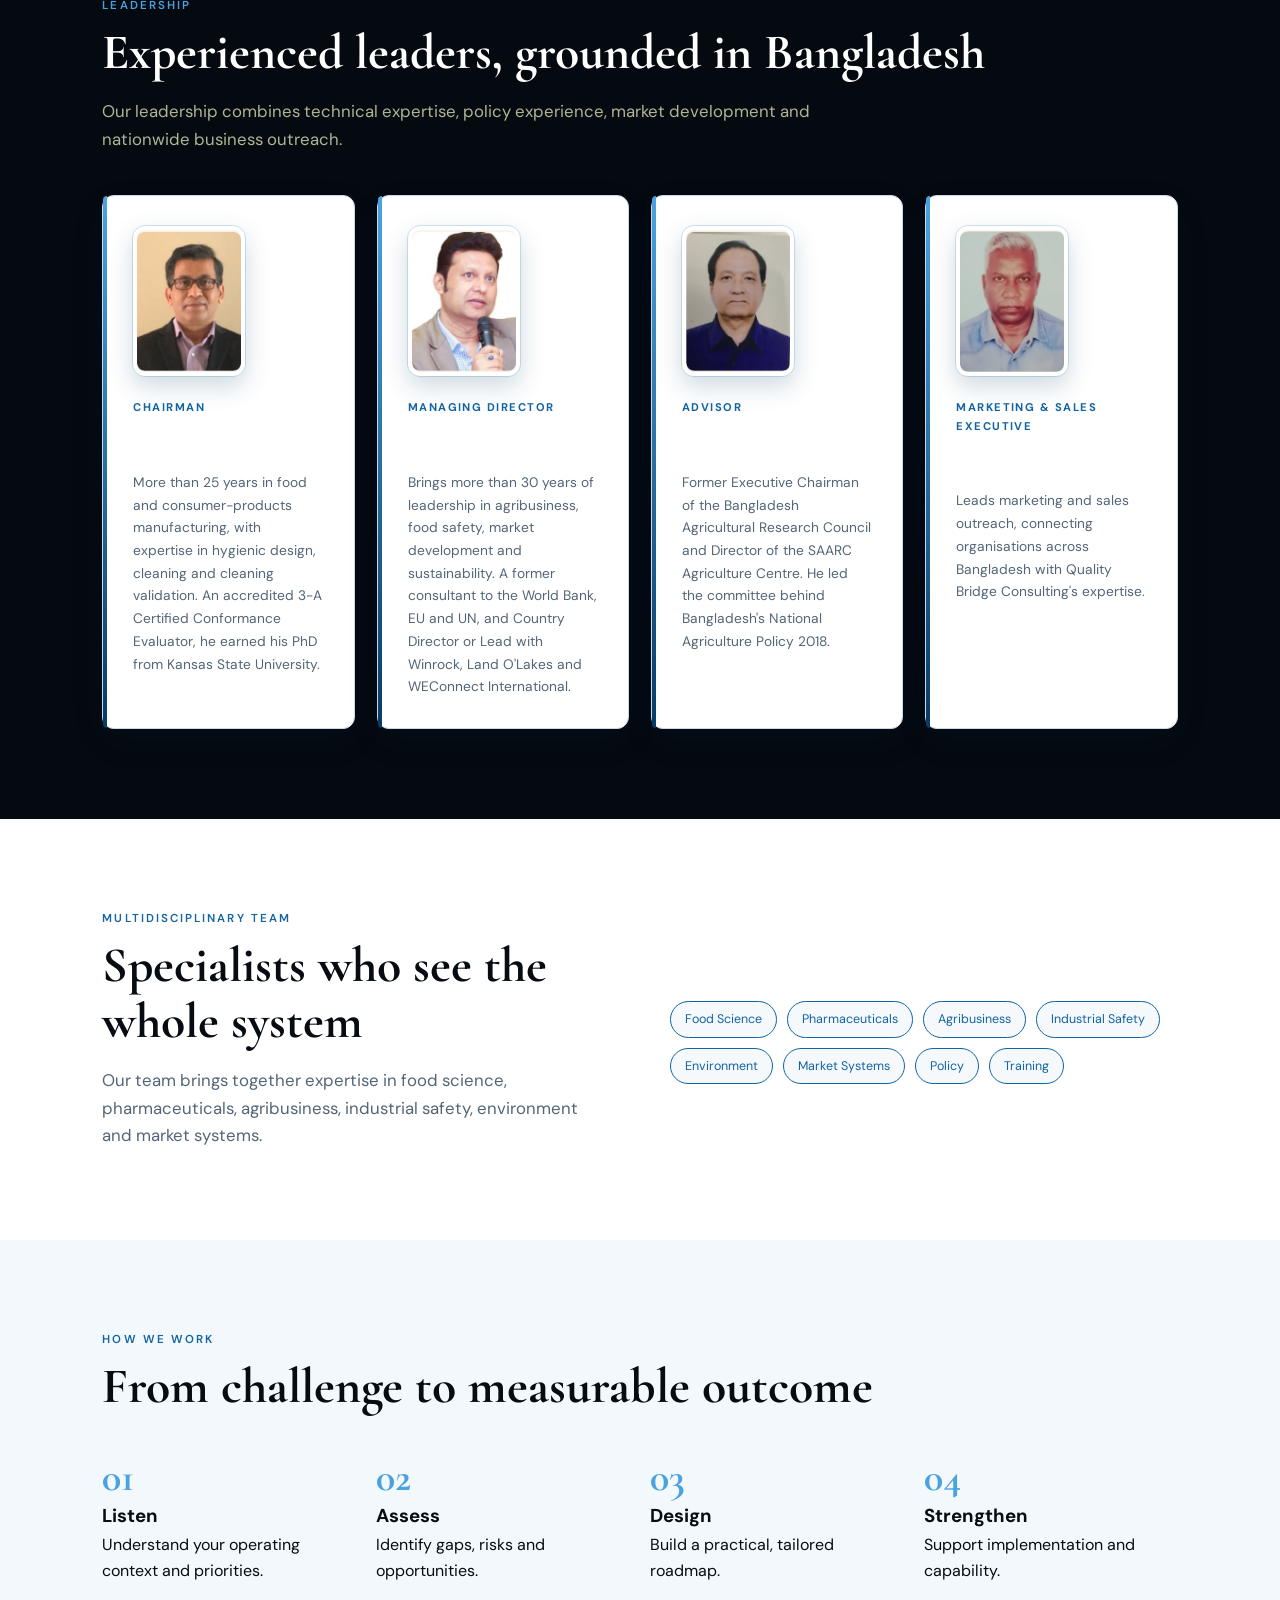
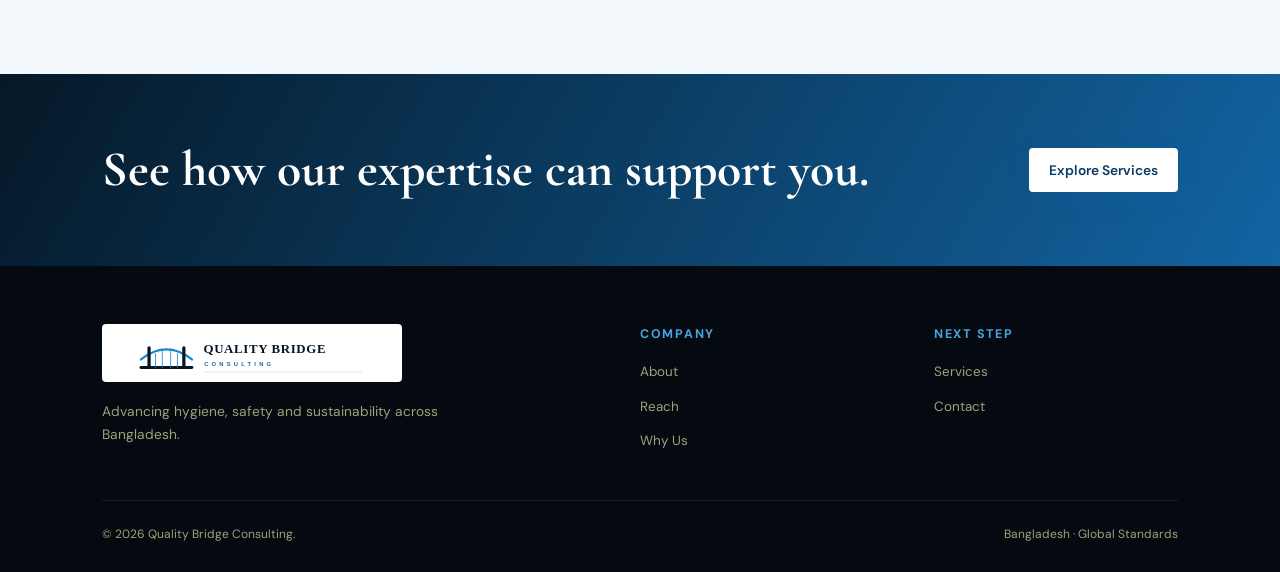
==== commit 3341a1b3: "Add leadership portraits and vector branding" ====
--- a/about.html
+++ b/about.html
@@ -1,9 +1,9 @@
-<!doctype html><html lang="en"><head><meta charset="utf-8"><meta name="viewport" content="width=device-width,initial-scale=1"><title>About - Quality Bridge Consulting</title><meta name="description" content="Learn about Quality Bridge Consulting, our mission, vision and multidisciplinary team supporting safer, stronger and more sustainable organisations in Bangladesh."><meta name="robots" content="index,follow,max-image-preview:large"><meta name="theme-color" content="#061522"><meta property="og:type" content="website"><meta property="og:site_name" content="Quality Bridge Consulting"><meta property="og:title" content="About - Quality Bridge Consulting"><meta property="og:description" content="Global best practices and deep local expertise for Bangladesh."><meta name="twitter:card" content="summary_large_image"><meta name="twitter:title" content="About - Quality Bridge Consulting"><meta name="twitter:description" content="Global best practices and deep local expertise for Bangladesh."><link rel="canonical" href="https://qualitybridgeconsultancy.com/about.html"><meta property="og:url" content="https://qualitybridgeconsultancy.com/about.html"><meta property="og:image" content="https://qualitybridgeconsultancy.com/assets/social-preview.png"><meta property="og:image:secure_url" content="https://qualitybridgeconsultancy.com/assets/social-preview.png"><meta property="og:image:type" content="image/png"><meta property="og:image:width" content="1736"><meta property="og:image:height" content="905"><meta property="og:image:alt" content="Quality Bridge Consulting — Building Resilient, Safe & Sustainable Businesses"><meta name="twitter:image" content="https://qualitybridgeconsultancy.com/assets/social-preview.png"><meta name="twitter:image:alt" content="Quality Bridge Consulting — Building Resilient, Safe & Sustainable Businesses"><link rel="icon" type="image/png" href="assets/qbc-logo.png"><link rel="preconnect" href="https://fonts.googleapis.com"><link rel="preconnect" href="https://fonts.gstatic.com" crossorigin><link href="https://fonts.googleapis.com/css2?family=Cormorant+Garamond:wght@600;700&family=DM+Sans:wght@400;500;600&display=swap" rel="stylesheet"><link rel="stylesheet" href="styles.css"><script type="application/ld+json">{"@context":"https://schema.org","@type":"AboutPage","name":"About Quality Bridge Consulting","about":{"@type":"Organization","name":"Quality Bridge Consulting","areaServed":"Bangladesh"}}</script></head><body>
+<!doctype html><html lang="en"><head><meta charset="utf-8"><meta name="viewport" content="width=device-width,initial-scale=1"><title>About - Quality Bridge Consulting</title><meta name="description" content="Learn about Quality Bridge Consulting, our mission, vision and multidisciplinary team supporting safer, stronger and more sustainable organisations in Bangladesh."><meta name="robots" content="index,follow,max-image-preview:large"><meta name="theme-color" content="#061522"><meta property="og:type" content="website"><meta property="og:site_name" content="Quality Bridge Consulting"><meta property="og:title" content="About - Quality Bridge Consulting"><meta property="og:description" content="Global best practices and deep local expertise for Bangladesh."><meta name="twitter:card" content="summary_large_image"><meta name="twitter:title" content="About - Quality Bridge Consulting"><meta name="twitter:description" content="Global best practices and deep local expertise for Bangladesh."><link rel="canonical" href="https://qualitybridgeconsultancy.com/about.html"><meta property="og:url" content="https://qualitybridgeconsultancy.com/about.html"><meta property="og:image" content="https://qualitybridgeconsultancy.com/assets/social-preview.png"><meta property="og:image:secure_url" content="https://qualitybridgeconsultancy.com/assets/social-preview.png"><meta property="og:image:type" content="image/png"><meta property="og:image:width" content="1736"><meta property="og:image:height" content="905"><meta property="og:image:alt" content="Quality Bridge Consulting — Building Resilient, Safe & Sustainable Businesses"><meta name="twitter:image" content="https://qualitybridgeconsultancy.com/assets/social-preview.png"><meta name="twitter:image:alt" content="Quality Bridge Consulting — Building Resilient, Safe & Sustainable Businesses"><link rel="icon" type="image/png" href="assets/qbc-logo.svg"><link rel="preconnect" href="https://fonts.googleapis.com"><link rel="preconnect" href="https://fonts.gstatic.com" crossorigin><link href="https://fonts.googleapis.com/css2?family=Cormorant+Garamond:wght@600;700&family=DM+Sans:wght@400;500;600&display=swap" rel="stylesheet"><link rel="stylesheet" href="styles.css"><script type="application/ld+json">{"@context":"https://schema.org","@type":"AboutPage","name":"About Quality Bridge Consulting","about":{"@type":"Organization","name":"Quality Bridge Consulting","areaServed":"Bangladesh"}}</script></head><body>
 <a class="skip-link" href="#main">Skip to content</a><header class="site-header"><nav class="nav" aria-label="Primary navigation"><a class="brand" href="index.html"><span class="brand-mark"></span><span class="brand-name">QUALITY BRIDGE<small>CONSULTING</small></span></a><ul class="nav-links"><li><a href="index.html">Home</a></li><li><a aria-current="page" href="about.html">About</a></li><li><a href="services.html">Services</a></li><li><a href="reach.html">Reach</a></li><li><a href="why-us.html">Why Us</a></li><li><a href="contact.html">Contact</a></li></ul><div class="nav-actions"><button class="theme-toggle" data-theme-toggle aria-label="Use dark theme">☾</button><button class="menu-toggle" data-menu-toggle aria-label="Open navigation" aria-expanded="false">☰</button><a class="nav-cta" href="contact.html">Get in Touch</a></div></nav></header>
 <main id="main"><section class="page-hero"><div class="wrap"><div class="breadcrumbs"><a href="index.html">Home</a><span>/</span>About</div><div class="eyebrow">Who We Are</div><h1>Purpose-led expertise for lasting impact</h1><p>We bridge international standards with local market realities to help organisations grow safely, responsibly and sustainably.</p></div></section>
 <section class="section alt"><div class="wrap grid-2"><div><span class="section-tag">Our Story</span><h2>A professional advisory firm built for Bangladesh</h2></div><div><p class="lead">Quality Bridge Consulting is dedicated to advancing food safety, industrial hygiene, agribusiness growth and sustainable development. We help companies, SMEs and development partners navigate regulations, strengthen operations and unlock new market opportunities.</p><p class="lead" style="margin-top:18px">Our multidisciplinary approach connects science, policy and market systems—turning complex standards into practical action.</p></div></div></section>
 <section class="section"><div class="wrap"><span class="section-tag">Our Direction</span><h2>What guides our work</h2><div class="cards"><article class="card"><div class="number">01</div><h3>Vision</h3><p>To be a leading catalyst for hygienic innovation, regulatory excellence and sustainable development across food, health and environmental sectors.</p></article><article class="card"><div class="number">02</div><h3>Mission</h3><p>To deliver innovative, globally aligned solutions that strengthen resilience, drive market growth and foster sustainable operations.</p></article><article class="card"><div class="number">03</div><h3>Reach</h3><p>Bangladesh-focused and globally informed, connecting international benchmarks to local operational realities.</p></article></div></div></section>
-<section class="section dark"><div class="wrap"><span class="section-tag">Leadership</span><h2>Experienced leaders, grounded in Bangladesh</h2><p class="lead">Our leadership combines technical expertise, policy experience, market development and nationwide business outreach.</p><div class="leadership-grid"><article class="leader-card"><span class="leader-role">Chairman</span><h3>Sharif Uddin, PhD</h3><p>More than 25 years in food and consumer-products manufacturing, with expertise in hygienic design, cleaning and cleaning validation. An accredited 3-A Certified Conformance Evaluator, he earned his PhD from Kansas State University.</p></article><article class="leader-card"><span class="leader-role">Managing Director</span><h3>Maksudur Rahman</h3><p>Brings more than 30 years of leadership in agribusiness, food safety, market development and sustainability. A former consultant to the World Bank, EU and UN, and Country Director or Lead with Winrock, Land O'Lakes and WEConnect International.</p></article><article class="leader-card"><span class="leader-role">Advisor</span><h3>Wais Kabir, PhD</h3><p>Former Executive Chairman of the Bangladesh Agricultural Research Council and Director of the SAARC Agriculture Centre. He led the committee behind Bangladesh's National Agriculture Policy 2018.</p></article><article class="leader-card"><span class="leader-role">Marketing &amp; Sales Executive</span><h3>Gabriel Das Gupta</h3><p>Leads marketing and sales outreach, connecting organisations across Bangladesh with Quality Bridge Consulting's expertise.</p></article></div></div></section>
+<section class="section dark"><div class="wrap"><span class="section-tag">Leadership</span><h2>Experienced leaders, grounded in Bangladesh</h2><p class="lead">Our leadership combines technical expertise, policy experience, market development and nationwide business outreach.</p><div class="leadership-grid"><article class="leader-card"><img class="leader-photo" src="assets/leadership/sharif-uddin.png" alt="Sharif Uddin, PhD, Chairman of Quality Bridge Consulting" width="112" height="150" loading="lazy"><span class="leader-role">Chairman</span><h3>Sharif Uddin, PhD</h3><p>More than 25 years in food and consumer-products manufacturing, with expertise in hygienic design, cleaning and cleaning validation. An accredited 3-A Certified Conformance Evaluator, he earned his PhD from Kansas State University.</p></article><article class="leader-card"><img class="leader-photo" src="assets/leadership/maksudur-rahman.png" alt="Maksudur Rahman, Managing Director of Quality Bridge Consulting" width="112" height="150" loading="lazy"><span class="leader-role">Managing Director</span><h3>Maksudur Rahman</h3><p>Brings more than 30 years of leadership in agribusiness, food safety, market development and sustainability. A former consultant to the World Bank, EU and UN, and Country Director or Lead with Winrock, Land O'Lakes and WEConnect International.</p></article><article class="leader-card"><img class="leader-photo" src="assets/leadership/wais-kabir.png" alt="Wais Kabir, PhD, Advisor to Quality Bridge Consulting" width="112" height="150" loading="lazy"><span class="leader-role">Advisor</span><h3>Wais Kabir, PhD</h3><p>Former Executive Chairman of the Bangladesh Agricultural Research Council and Director of the SAARC Agriculture Centre. He led the committee behind Bangladesh's National Agriculture Policy 2018.</p></article><article class="leader-card"><img class="leader-photo" src="assets/leadership/gabriel-das-gupta.png" alt="Gabriel Das Gupta, Marketing and Sales Executive at Quality Bridge Consulting" width="112" height="150" loading="lazy"><span class="leader-role">Marketing &amp; Sales Executive</span><h3>Gabriel Das Gupta</h3><p>Leads marketing and sales outreach, connecting organisations across Bangladesh with Quality Bridge Consulting's expertise.</p></article></div></div></section>
 <section class="section"><div class="wrap grid-2"><div><span class="section-tag">Multidisciplinary Team</span><h2>Specialists who see the whole system</h2><p class="lead">Our team brings together expertise in food science, pharmaceuticals, agribusiness, industrial safety, environment and market systems.</p></div><div class="badge-list"><span class="badge">Food Science</span><span class="badge">Pharmaceuticals</span><span class="badge">Agribusiness</span><span class="badge">Industrial Safety</span><span class="badge">Environment</span><span class="badge">Market Systems</span><span class="badge">Policy</span><span class="badge">Training</span></div></div></section>
 <section class="section alt"><div class="wrap"><span class="section-tag">How We Work</span><h2>From challenge to measurable outcome</h2><div class="process"><article><h3>Listen</h3><p>Understand your operating context and priorities.</p></article><article><h3>Assess</h3><p>Identify gaps, risks and opportunities.</p></article><article><h3>Design</h3><p>Build a practical, tailored roadmap.</p></article><article><h3>Strengthen</h3><p>Support implementation and capability.</p></article></div></div></section><section class="cta-band"><div class="cta-inner"><h2>See how our expertise can support you.</h2><a class="button" href="services.html">Explore Services</a></div></section></main>
 <footer class="site-footer"><div class="footer-grid"><div><a class="brand" href="index.html"><span class="brand-mark"></span><span class="brand-name" style="color:#fff">QUALITY BRIDGE<small>CONSULTING</small></span></a><p class="footer-about">Advancing hygiene, safety and sustainability across Bangladesh.</p></div><div><h3>Company</h3><ul><li><a href="about.html">About</a></li><li><a href="reach.html">Reach</a></li><li><a href="why-us.html">Why Us</a></li></ul></div><div><h3>Next Step</h3><ul><li><a href="services.html">Services</a></li><li><a href="contact.html">Contact</a></li></ul></div></div><div class="footer-bottom"><span>© 2026 Quality Bridge Consulting.</span><span>Bangladesh · Global Standards</span></div></footer><script src="script.js" defer></script></body></html>
--- a/styles.css
+++ b/styles.css
@@ -25,8 +25,8 @@
 :root{--olive:#1264a3;--olive-light:#4aa3df;--olive-dark:#073b66;--ink:#070b12;--paper:#ffffff;--cream:#f3f8fc;--line:#cbd9e6;--muted:#536577;--white:#ffffff;--nav:rgba(255,255,255,.96);--card:#ffffff}
 body.dark{--ink:#f7fbff;--paper:#06090f;--cream:#0d1722;--line:#243b50;--muted:#a9bdd0;--nav:rgba(6,9,15,.96);--card:#101c28}
 .site-header{box-shadow:0 1px 0 rgba(7,59,102,.05)}
-.brand{filter:grayscale(1) sepia(1) hue-rotate(165deg) saturate(4) contrast(1.05)}
-.site-footer .brand{filter:none;background-image:url("assets/qbc-logo.png");background-color:#fff}
+.brand{filter:none;background-image:url("assets/qbc-logo.svg");min-width:300px;height:58px}
+.site-footer .brand{filter:none;background-image:url("assets/qbc-logo.svg");background-color:#fff}
 .hero{background:radial-gradient(circle at 78% 28%,rgba(74,163,223,.24),transparent 27%),linear-gradient(145deg,#03060b,#081a2b 58%,#0c416b)}
 .hero:after{border-color:rgba(74,163,223,.48);box-shadow:0 -24px 90px rgba(74,163,223,.14)}
 .stats,.section.dark,.site-footer{background:#050a11}
@@ -47,10 +47,11 @@
 .leader-role{display:block;margin-bottom:14px;color:var(--olive);font-size:.7rem;font-weight:700;letter-spacing:.13em;text-transform:uppercase}
 .leader-card h3{font:700 1.45rem "Cormorant Garamond",serif;margin-bottom:12px}
 .leader-card p{color:var(--muted);font-size:.86rem}
+.leader-photo{width:112px;height:150px;display:block;margin:0 0 22px;border-radius:12px;object-fit:cover;object-position:center top;border:4px solid #fff;box-shadow:0 10px 26px rgba(7,59,102,.2);outline:1px solid rgba(18,100,163,.18)}
 .contact-methods{display:grid;gap:12px;margin-top:28px}
 .contact-method{display:block;padding:18px 20px;border:1px solid var(--line);border-radius:8px;background:var(--card);text-decoration:none;box-shadow:0 8px 24px rgba(7,59,102,.05)}
 .contact-method strong{display:block;color:var(--olive);font-size:.72rem;letter-spacing:.1em;text-transform:uppercase}
 .contact-method span{display:block;margin-top:4px;font-weight:600}
 .contact-method small{color:var(--muted)}
 @media(max-width:1000px){.leadership-grid{grid-template-columns:repeat(2,1fr)}}
-@media(max-width:600px){.leadership-grid{grid-template-columns:1fr}}
+@media(max-width:600px){.brand{min-width:210px;width:210px;height:50px}.leadership-grid{grid-template-columns:1fr}}
